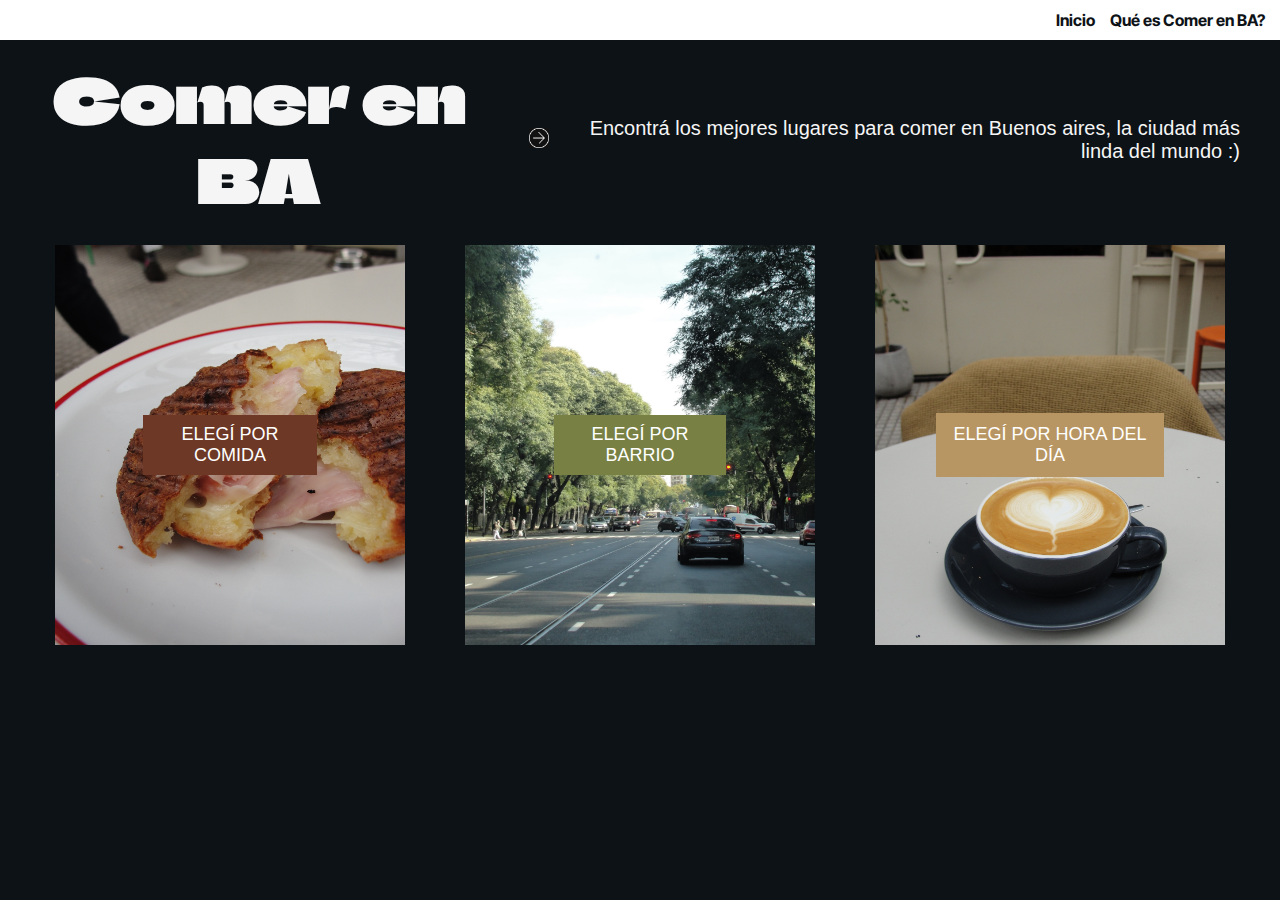
==== index.html @ fdeabe3f "inicio terminado" ====
<!DOCTYPE html>
<html lang="en">
<head>
    <link href="https://cdn.jsdelivr.net/npm/bootstrap@5.3.0-alpha3/dist/css/bootstrap.min.css" rel="stylesheet" integrity="sha384-KK94CHFLLe+nY2dmCWGMq91rCGa5gtU4mk92HdvYe+M/SXH301p5ILy+dN9+nJOZ" crossorigin="anonymous">
    <script src="https://cdn.jsdelivr.net/npm/bootstrap@5.3.0-alpha3/dist/js/bootstrap.bundle.min.js" integrity="sha384-ENjdO4Dr2bkBIFxQpeoTz1HIcje39Wm4jDKdf19U8gI4ddQ3GYNS7NTKfAdVQSZe" crossorigin="anonymous"></script>
    <link rel="stylesheet" href="style.css">
    <link rel="preconnect" href="https://fonts.googleapis.com">
    <link rel="preconnect" href="https://fonts.gstatic.com" crossorigin>
    <link href="https://fonts.googleapis.com/css2?family=Climate+Crisis&family=Gloock&family=Tilt+Warp&display=swap" rel="stylesheet">
    <link rel="preconnect" href="https://fonts.googleapis.com">
    <link rel="preconnect" href="https://fonts.gstatic.com" crossorigin>
    <link href="https://fonts.googleapis.com/css2?family=Inter+Tight&display=swap" rel="stylesheet">
    <meta charset="UTF-8">
    <meta http-equiv="X-UA-Compatible" content="IE=edge">
    <meta name="viewport" content="width=device-width, initial-scale=1.0">
    <title>Comer en BA</title>
</head>
<body>
    <div class="menu">
        <a href="./index.html" id="textoMenu"><b>Inicio</b></a>
        <a href="./Info/info.html" id="textoMenu"><b>Qué es Comer en BA?</b></a>
    </div>
    <div class="container">
        <div id="paraTitulo">Comer en BA</div>
        <div><img src="./imagenes/Flecha - Título.png" alt="Flecha" width="20px" height="20px"></div>
        <div id="para1">Encontrá los mejores lugares para comer en Buenos aires, la ciudad más linda del mundo :)</div>
    </div>
    <div class="border-top"></div>
    <div class="fotos">
        <div class="foto">
            <img id="img" src="./imagenes/Comida.JPG" alt="Elegir dónde comer por el tipo de comida">
            <div class="arriba"><a id="formato" href="./Comida/comida.html"><p style="background-color: #6D3826; padding: 5%;">ELEGÍ POR COMIDA</p></a></div>
        </div>
        <div class="foto">
            <img id="img" src="./imagenes/Barrio.JPG" alt="Elegir dónde comer por el barrio">
            <div class="arriba"><a id="formato" href="./Barrio/barrio.html"><p style="background-color: #788143;; padding: 5%;">ELEGÍ POR BARRIO</p></a></div>
        </div>
        <div class="foto">
            <img id="img" src="./imagenes/Hora.JPG" alt="Elegir dónde comer por la hora del día">
            <div class="arriba"><a id="formato" href="./Hora/hora.html"><p style="background-color: #B89663; padding: 5%;">ELEGÍ POR HORA DEL DÍA</p></a></div>
    </div>
</body>
</html>
---- style.css ----
body{
  background-color: #0d1216;
  margin: 0px;
  padding: 0px;
  border: 0px;
}

/*Menu de arriba*/
.menu{
  display: flex;
  align-items:center;
  justify-content:flex-end;
  position: sticky;
  z-index: 1;
  top: 0px;
  height: 40px;
  margin-bottom: 20px;
  padding-right: 15px;
  gap: 15px;
  background-color:#FFFFFF;
}
#textoMenu{
  font-family: 'Inter Tight', sans-serif;
  color: #0d1216;
  text-decoration: none;
}

/*Título*/
.container{
  margin-top: 20px;
  margin-bottom: 20px;
  display: flex;
  justify-content: space-evenly;
  align-content: center;
  align-items: center;
}
#paraTitulo{
  color: whitesmoke;
  font-family: 'Climate Crisis', cursive;
  font-size: 60px;
  margin-right: 50px;
  margin-left: 40px;
  text-align: center;
}
#para1{
  font-family:'Gill Sans', 'Gill Sans MT', Calibri, 'Trebuchet MS', sans-serif;
  font-size: 20px;
  color:whitesmoke;
  text-align: right;
  margin-right: 40px;
  margin-left: 40px;
  margin-bottom: 0px;
}

/*Línea separadora*/
.border-top{
  border-width: 2px;
}

/*Fotos*/
.fotos{
  display: flex;
  text-align: center;
  justify-content: space-evenly;
  margin-top: 20px;
  margin-bottom: 20px;
}
#img{
  width: 100%;
  height: 100%;
}
.foto{
  position: relative;
  width: 350px;
  height: 400px;
  margin: 5px;
  display: flex;
  align-items: center;
  justify-content: center;
}
.arriba{
  position: absolute;
  text-decoration: none;
}
#formato{
  font-family:'Gill Sans', 'Gill Sans MT', Calibri, 'Trebuchet MS', sans-serif;
  color: #FFFFFF;
  text-decoration: none;
  font-size: 18px;
}

/*Responsive*/
@media screen and (max-width: 600px){
  /*Título*/
  #paraTitulo{
    font-size: 45px;
    margin-right: 30px;
    margin-left: 20px;
  }
  #para1{
    font-size: 15px;
    margin-right: 20px;
    margin-left: 20px;
  }
  .fotos{
    flex-wrap: wrap;
  }
  .foto{
    width: 250px;
    height: 300px;
  }
  #formato{
    font-size: 15px;
  }
}
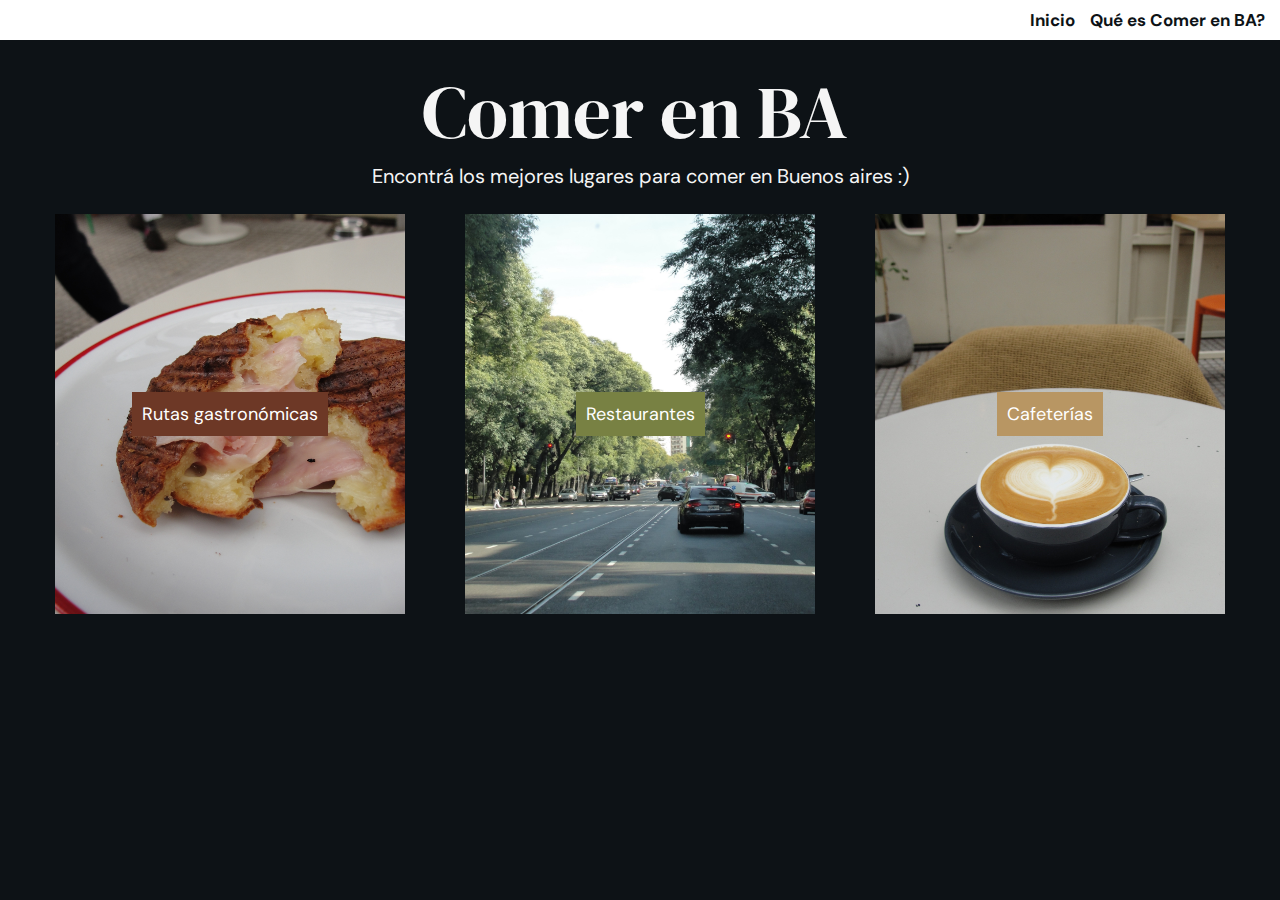
==== commit 827b7370: "nueva letra" ====
--- a/index.html
+++ b/index.html
@@ -6,10 +6,8 @@
     <link rel="stylesheet" href="style.css">
     <link rel="preconnect" href="https://fonts.googleapis.com">
     <link rel="preconnect" href="https://fonts.gstatic.com" crossorigin>
-    <link href="https://fonts.googleapis.com/css2?family=Climate+Crisis&family=Gloock&family=Tilt+Warp&display=swap" rel="stylesheet">
-    <link rel="preconnect" href="https://fonts.googleapis.com">
-    <link rel="preconnect" href="https://fonts.gstatic.com" crossorigin>
-    <link href="https://fonts.googleapis.com/css2?family=Inter+Tight&display=swap" rel="stylesheet">
+    <link href="https://fonts.googleapis.com/css2?family=DM+Sans&display=swap" rel="stylesheet">
+    <link href="https://fonts.googleapis.com/css2?family=DM+Serif+Display&display=swap" rel="stylesheet">
     <meta charset="UTF-8">
     <meta http-equiv="X-UA-Compatible" content="IE=edge">
     <meta name="viewport" content="width=device-width, initial-scale=1.0">
@@ -22,22 +20,21 @@
     </div>
     <div class="container">
         <div id="paraTitulo">Comer en BA</div>
-        <div><img src="./imagenes/Flecha - Título.png" alt="Flecha" width="20px" height="20px"></div>
-        <div id="para1">Encontrá los mejores lugares para comer en Buenos aires, la ciudad más linda del mundo :)</div>
+        <div id="para1">Encontrá los mejores lugares para comer en Buenos aires :)</div>
     </div>
     <div class="border-top"></div>
     <div class="fotos">
         <div class="foto">
-            <img id="img" src="./imagenes/Comida.JPG" alt="Elegir dónde comer por el tipo de comida">
-            <div class="arriba"><a id="formato" href="./Comida/comida.html"><p style="background-color: #6D3826; padding: 5%;">ELEGÍ POR COMIDA</p></a></div>
+            <img id="img" src="./imagenes/Comida.JPG" alt="Rutas gastronómicas">
+            <div class="arriba"><a id="formato" href="./Comida/comida.html"><p style="background-color: #6D3826; padding: 10px;">Rutas gastronómicas</p></a></div>
         </div>
         <div class="foto">
-            <img id="img" src="./imagenes/Barrio.JPG" alt="Elegir dónde comer por el barrio">
-            <div class="arriba"><a id="formato" href="./Barrio/barrio.html"><p style="background-color: #788143;; padding: 5%;">ELEGÍ POR BARRIO</p></a></div>
+            <img id="img" src="./imagenes/Barrio.JPG" alt="Restaurantes">
+            <div class="arriba"><a id="formato" href="./Barrio/barrio.html"><p style="background-color: #788143; padding: 10px;">Restaurantes </p></a></div>
         </div>
         <div class="foto">
-            <img id="img" src="./imagenes/Hora.JPG" alt="Elegir dónde comer por la hora del día">
-            <div class="arriba"><a id="formato" href="./Hora/hora.html"><p style="background-color: #B89663; padding: 5%;">ELEGÍ POR HORA DEL DÍA</p></a></div>
+            <img id="img" src="./imagenes/Hora.JPG" alt="Cafeterías">
+            <div class="arriba"><a id="formato" href="./Hora/hora.html"><p style="background-color: #B89663; padding: 10px;">Cafeterías </p></a></div>
     </div>
 </body>
 </html>--- a/style.css
+++ b/style.css
@@ -20,30 +20,32 @@
   background-color:#FFFFFF;
 }
 #textoMenu{
-  font-family: 'Inter Tight', sans-serif;
+  font-family: 'DM Sans', sans-serif;
   color: #0d1216;
   text-decoration: none;
+  font-size: 17px;
 }
 
 /*Título*/
 .container{
-  margin-top: 20px;
   margin-bottom: 20px;
-  display: flex;
-  justify-content: space-evenly;
-  align-content: center;
+  display: grid;
+  grid-template-columns: 1;
+  grid-template-rows: 2;
+  justify-content: center;
   align-items: center;
 }
 #paraTitulo{
   color: whitesmoke;
-  font-family: 'Climate Crisis', cursive;
-  font-size: 60px;
+  font-family: 'DM Serif Display', serif;
+  font-size: 75px;
   margin-right: 50px;
   margin-left: 40px;
   text-align: center;
+  
 }
 #para1{
-  font-family:'Gill Sans', 'Gill Sans MT', Calibri, 'Trebuchet MS', sans-serif;
+  font-family: 'DM Sans', sans-serif;
   font-size: 20px;
   color:whitesmoke;
   text-align: right;
@@ -80,10 +82,9 @@
 }
 .arriba{
   position: absolute;
-  text-decoration: none;
 }
 #formato{
-  font-family:'Gill Sans', 'Gill Sans MT', Calibri, 'Trebuchet MS', sans-serif;
+  font-family: 'DM Sans', sans-serif;
   color: #FFFFFF;
   text-decoration: none;
   font-size: 18px;
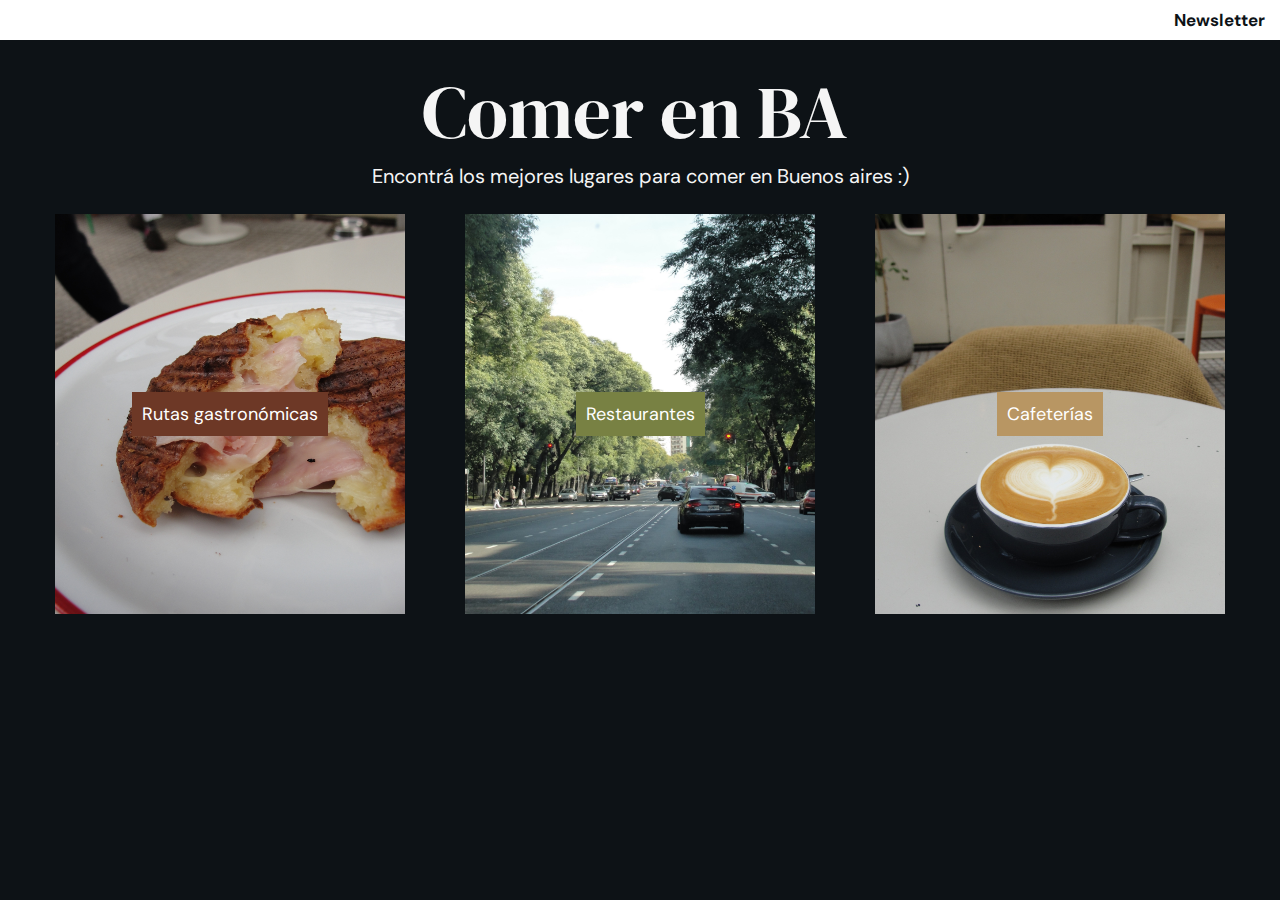
==== commit e2611223: "newsletter" ====
--- a/index.html
+++ b/index.html
@@ -15,8 +15,7 @@
 </head>
 <body>
     <div class="menu">
-        <a href="./index.html" id="textoMenu"><b>Inicio</b></a>
-        <a href="./Info/info.html" id="textoMenu"><b>Qué es Comer en BA?</b></a>
+        <a href="./Info/info.html" id="textoMenu"><b>Newsletter</b></a>
     </div>
     <div class="container">
         <div id="paraTitulo">Comer en BA</div>
@@ -30,11 +29,12 @@
         </div>
         <div class="foto">
             <img id="img" src="./imagenes/Barrio.JPG" alt="Restaurantes">
-            <div class="arriba"><a id="formato" href="./Barrio/barrio.html"><p style="background-color: #788143; padding: 10px;">Restaurantes </p></a></div>
+            <div class="arriba"><a id="formato" href="./Barrio/barrio.html"><p style="background-color: #788143; padding: 10px;">Restaurantes</p></a></div>
         </div>
         <div class="foto">
             <img id="img" src="./imagenes/Hora.JPG" alt="Cafeterías">
             <div class="arriba"><a id="formato" href="./Hora/hora.html"><p style="background-color: #B89663; padding: 10px;">Cafeterías </p></a></div>
+        <div>
     </div>
 </body>
 </html>--- a/style.css
+++ b/style.css
@@ -91,7 +91,13 @@
 }
 
 /*Responsive*/
-@media screen and (max-width: 600px){
+@media screen and (max-width: 790px){
+  #textoMenu{
+      font-family: 'DM Sans', sans-serif;
+      color: #0d1216;
+      text-decoration: none;
+      font-size: 14px;
+    }
   /*Título*/
   #paraTitulo{
     font-size: 45px;
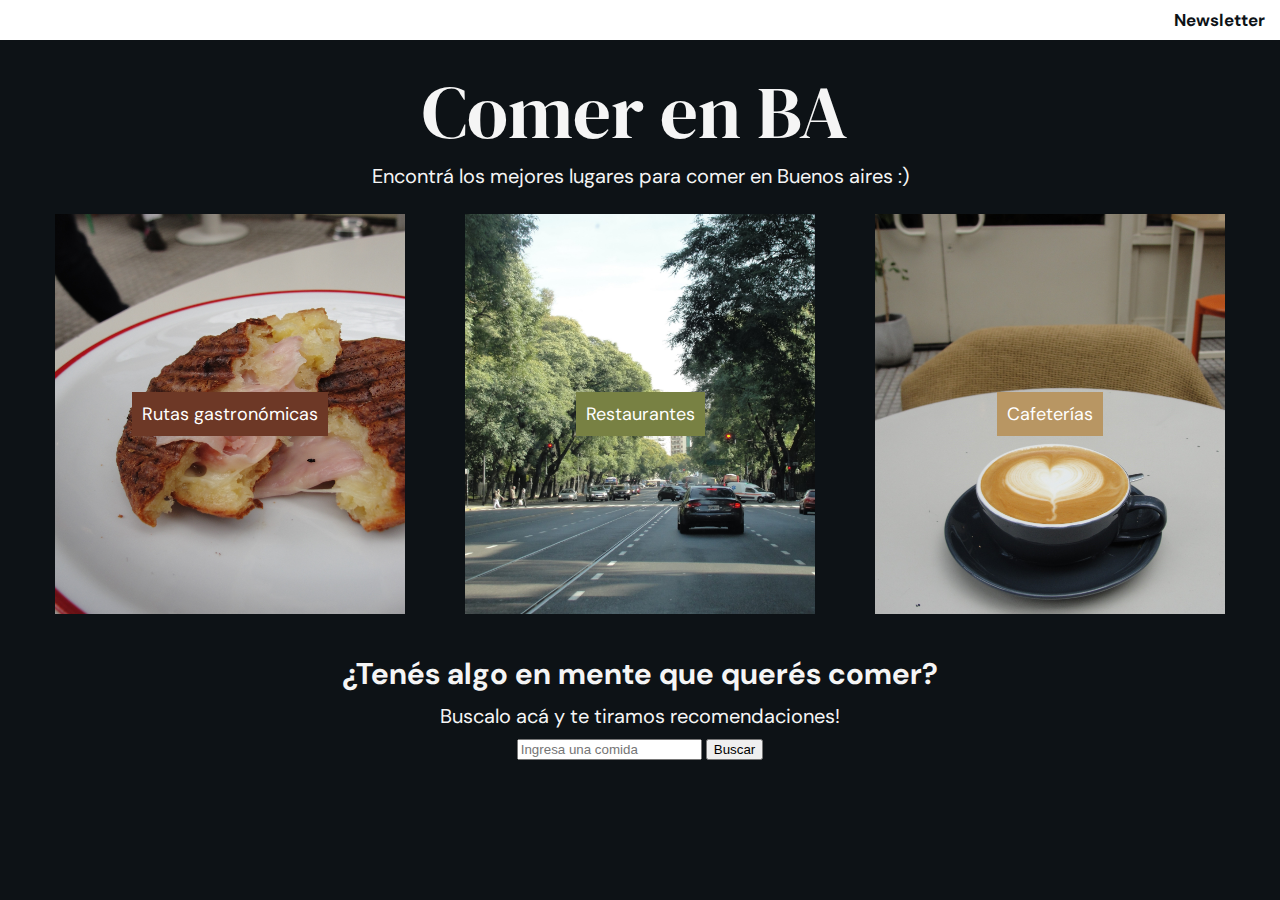
==== commit cef6cd84: "cambio de lugar buscador" ====
--- a/index.html
+++ b/index.html
@@ -22,19 +22,30 @@
         <div id="para1">Encontrá los mejores lugares para comer en Buenos aires :)</div>
     </div>
     <div class="border-top"></div>
-    <div class="fotos">
-        <div class="foto">
-            <img id="img" src="./imagenes/Comida.JPG" alt="Rutas gastronómicas">
-            <div class="arriba"><a id="formato" href="./Comida/comida.html"><p style="background-color: #6D3826; padding: 10px;">Rutas gastronómicas</p></a></div>
+    <div class="d-flex flex-wrap flex-column justify-content-center">
+        <div class="fotos">
+            <div class="foto">
+                <img id="img" src="./imagenes/Comida.JPG" alt="Rutas gastronómicas">
+                <div class="arriba"><a id="formato" href="./Comida/comida.html"><p style="background-color: #6D3826; padding: 10px;">Rutas gastronómicas</p></a></div>
+            </div>
+            <div class="foto">
+                <img id="img" src="./imagenes/Barrio.JPG" alt="Restaurantes">
+                <div class="arriba"><a id="formato" href="./Barrio/barrio.html"><p style="background-color: #788143; padding: 10px;">Restaurantes</p></a></div>
+            </div>
+            <div class="foto">
+                <img id="img" src="./imagenes/Hora.JPG" alt="Cafeterías">
+                <div class="arriba"><a id="formato" href="./Hora/hora.html"><p style="background-color: #B89663; padding: 10px;">Cafeterías</p></a></div>
+            </div>
         </div>
-        <div class="foto">
-            <img id="img" src="./imagenes/Barrio.JPG" alt="Restaurantes">
-            <div class="arriba"><a id="formato" href="./Barrio/barrio.html"><p style="background-color: #788143; padding: 10px;">Restaurantes</p></a></div>
+        <div class="buscador">
+            <div id="textoB"><b>¿Tenés algo en mente que querés comer?</b></div>
+            <div id="textoC">Buscalo acá y te tiramos recomendaciones!</div>
+            <div class="m-12 d-flex align-items-center">
+                <input type="text" class="m-2" id="inputComida" placeholder="Ingresa una comida">
+                <button type="button" class="btn btn-secondary" onclick="sugerirLugarComida()">Buscar</button>
+            </div>
+            <div><p id="resultado" class="text-light"></p></div>
         </div>
-        <div class="foto">
-            <img id="img" src="./imagenes/Hora.JPG" alt="Cafeterías">
-            <div class="arriba"><a id="formato" href="./Hora/hora.html"><p style="background-color: #B89663; padding: 10px;">Cafeterías </p></a></div>
-        <div>
     </div>
 </body>
 </html>--- a/style.css
+++ b/style.css
@@ -90,6 +90,27 @@
   font-size: 18px;
 }
 
+/*Buscador*/
+.buscador{
+  display: flex;
+  justify-content: center;
+  align-items: center;
+  flex-wrap: wrap;
+  flex-direction: column;
+  margin: 35px;
+  gap: 10px;
+}
+#textoB {
+  font-size: 30px;
+  font-family: 'DM Sans', sans-serif;
+  color: whitesmoke;
+}
+#textoC{
+  font-size: 20px;
+  font-family: 'DM Sans', sans-serif;
+  color: whitesmoke;
+}
+
 /*Responsive*/
 @media screen and (max-width: 790px){
   #textoMenu{
@@ -119,4 +140,24 @@
   #formato{
     font-size: 15px;
   }
+  /*Buscador*/
+  .buscador{
+    display: flex;
+    justify-content: center;
+    align-items: center;
+    flex-wrap: wrap;
+    flex-direction: column;
+    margin: 25px;
+    gap: 5px;
+  }
+  #textoB {
+    font-size: 20px;
+    font-family: 'DM Sans', sans-serif;
+    color: whitesmoke;
+  }
+  #textoC{
+    font-size: 15px;
+    font-family: 'DM Sans', sans-serif;
+    color: whitesmoke;
+  }
 }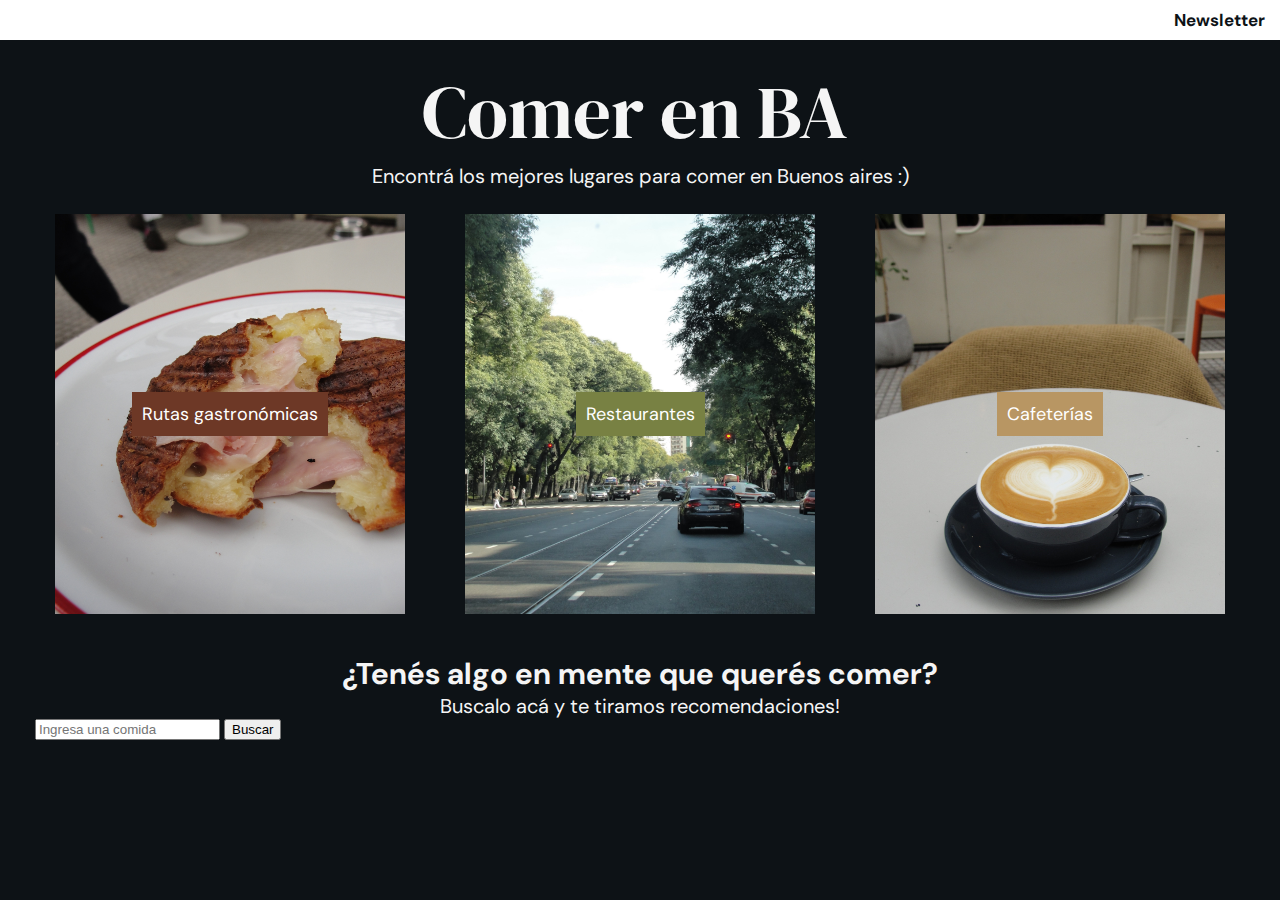
==== commit fdfdee18: "perdon fuera de entrega pero era un centrado mini" ====
--- a/index.html
+++ b/index.html
@@ -12,6 +12,7 @@
     <meta http-equiv="X-UA-Compatible" content="IE=edge">
     <meta name="viewport" content="width=device-width, initial-scale=1.0">
     <title>Comer en BA</title>
+    <script src="/script.js"></script>
 </head>
 <body>
     <div class="menu">
@@ -40,7 +41,7 @@
         <div class="buscador">
             <div id="textoB"><b>¿Tenés algo en mente que querés comer?</b></div>
             <div id="textoC">Buscalo acá y te tiramos recomendaciones!</div>
-            <div class="m-12 d-flex align-items-center">
+            <div class="m-12 d-flex align-items-center align-content-center justify-content-center">
                 <input type="text" class="m-2" id="inputComida" placeholder="Ingresa una comida">
                 <button type="button" class="btn btn-secondary" onclick="sugerirLugarComida()">Buscar</button>
             </div>
--- a/style.css
+++ b/style.css
@@ -29,11 +29,12 @@
 /*Título*/
 .container{
   margin-bottom: 20px;
-  display: grid;
-  grid-template-columns: 1;
-  grid-template-rows: 2;
+  display: flex;
   justify-content: center;
   align-items: center;
+  align-content: center;
+  flex-wrap: wrap;
+  flex-direction: column;
 }
 #paraTitulo{
   color: whitesmoke;
@@ -48,7 +49,7 @@
   font-family: 'DM Sans', sans-serif;
   font-size: 20px;
   color:whitesmoke;
-  text-align: right;
+  text-align: center;
   margin-right: 40px;
   margin-left: 40px;
   margin-bottom: 0px;
@@ -92,9 +93,9 @@
 
 /*Buscador*/
 .buscador{
-  display: flex;
   justify-content: center;
   align-items: center;
+  align-content: center;
   flex-wrap: wrap;
   flex-direction: column;
   margin: 35px;
@@ -104,11 +105,13 @@
   font-size: 30px;
   font-family: 'DM Sans', sans-serif;
   color: whitesmoke;
+  text-align: center;
 }
 #textoC{
   font-size: 20px;
   font-family: 'DM Sans', sans-serif;
   color: whitesmoke;
+  text-align: center;
 }
 
 /*Responsive*/
@@ -145,6 +148,7 @@
     display: flex;
     justify-content: center;
     align-items: center;
+    align-content: center;
     flex-wrap: wrap;
     flex-direction: column;
     margin: 25px;
